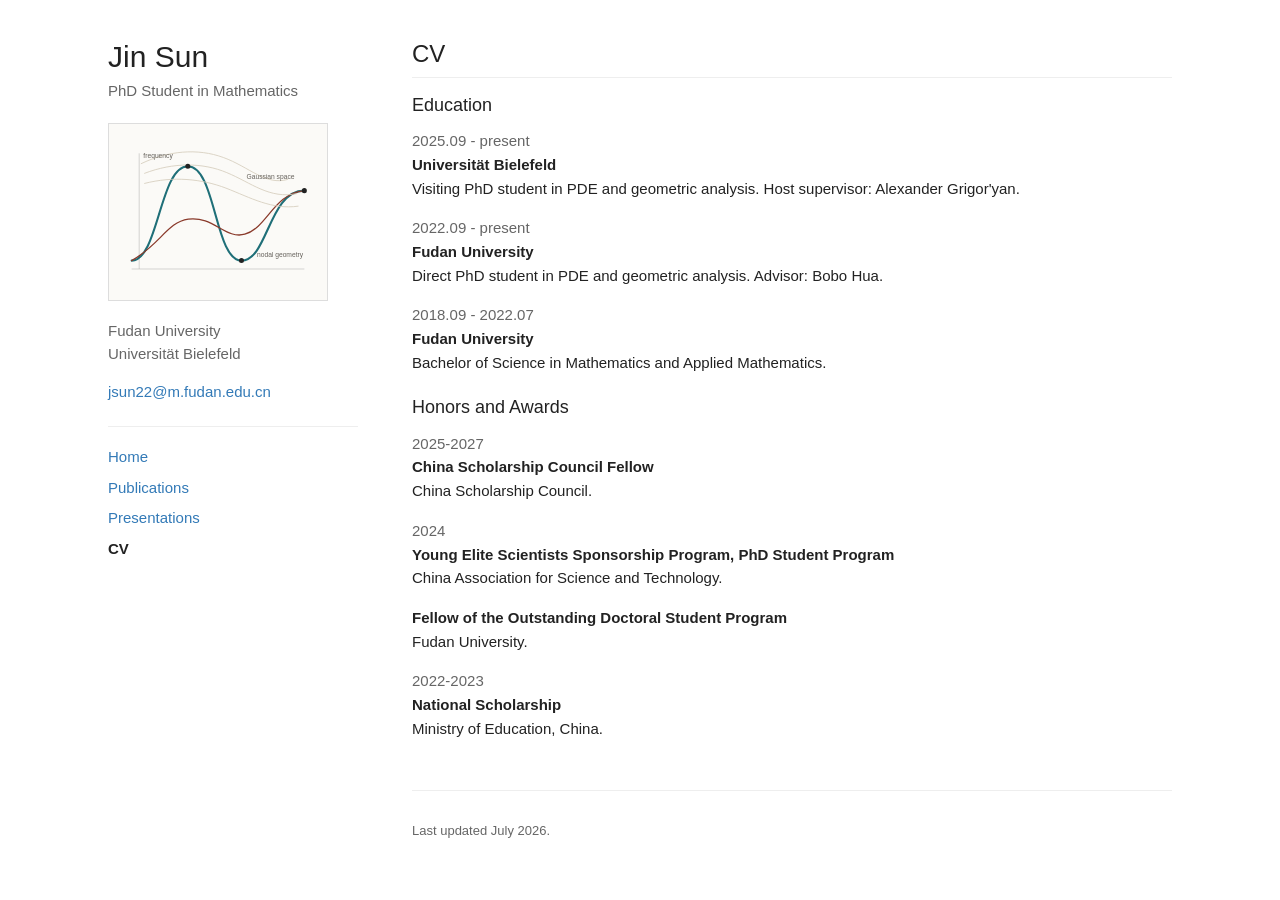
==== cv.html @ f0daae7a "Add files via upload" ====
<!doctype html>
<html lang="en">
  <head>
    <meta charset="utf-8">
    <meta name="viewport" content="width=device-width, initial-scale=1">
    <meta
      name="description"
      content="CV of Jin Sun, PhD student in mathematics at Fudan University."
    >
    <title>CV | Jin Sun</title>
    <link rel="stylesheet" href="styles.css">
  </head>
  <body>
    <div class="page">
      <aside class="sidebar" aria-label="Profile and navigation">
        <h1>Jin Sun</h1>
        <p class="role">PhD Student in Mathematics</p>

        <img
          class="profile-image"
          src="assets/research-geometry.svg"
          alt="Minimal mathematical diagram for geometric analysis and PDE"
        >

        <p class="affiliation">
          Fudan University<br>
          Universität Bielefeld
        </p>

        <p class="contact">
          <a href="mailto:jsun22@m.fudan.edu.cn">jsun22@m.fudan.edu.cn</a>
        </p>

        <nav class="menu" aria-label="Site pages">
          <a href="index.html">Home</a>
          <a href="publications.html">Publications</a>
          <a href="presentations.html">Presentations</a>
          <a class="active" href="cv.html">CV</a>
        </nav>
      </aside>

      <main class="content">
        <section aria-labelledby="cv-title">
          <h2 id="cv-title">CV</h2>
          <h3>Education</h3>
          <ul class="entry-list">
            <li>
              <span class="date">2025.09 - present</span>
              <strong>Universität Bielefeld</strong><br>
              Visiting PhD student in PDE and geometric analysis. Host
              supervisor: Alexander Grigor'yan.
            </li>
            <li>
              <span class="date">2022.09 - present</span>
              <strong>Fudan University</strong><br>
              Direct PhD student in PDE and geometric analysis. Advisor: Bobo Hua.
            </li>
            <li>
              <span class="date">2018.09 - 2022.07</span>
              <strong>Fudan University</strong><br>
              Bachelor of Science in Mathematics and Applied Mathematics.
            </li>
          </ul>

          <h3>Honors and Awards</h3>
          <ul class="entry-list">
            <li>
              <span class="date">2025-2027</span>
              <strong>China Scholarship Council Fellow</strong><br>
              China Scholarship Council.
            </li>
            <li>
              <span class="date">2024</span>
              <strong>Young Elite Scientists Sponsorship Program, PhD Student Program</strong><br>
              China Association for Science and Technology.
            </li>
            <li>
              <strong>Fellow of the Outstanding Doctoral Student Program</strong><br>
              Fudan University.
            </li>
            <li>
              <span class="date">2022-2023</span>
              <strong>National Scholarship</strong><br>
              Ministry of Education, China.
            </li>
          </ul>
        </section>

        <footer>
          <p>Last updated July 2026.</p>
        </footer>
      </main>
    </div>
  </body>
</html>
---- styles.css ----
:root {
  color-scheme: light;
  --text: #222222;
  --muted: #666666;
  --link: #337ab7;
  --border: #eeeeee;
  --sidebar-width: 250px;
  --content-width: 760px;
}

* {
  box-sizing: border-box;
}

html {
  scroll-behavior: smooth;
}

body {
  margin: 0;
  background: #ffffff;
  color: var(--text);
  font-family: "Helvetica Neue", Helvetica, Arial, sans-serif;
  font-size: 15px;
  line-height: 1.58;
}

a {
  color: var(--link);
  text-decoration: none;
}

a:hover,
a:focus {
  color: #23527c;
  text-decoration: underline;
}

.page {
  display: grid;
  grid-template-columns: var(--sidebar-width) minmax(0, var(--content-width));
  gap: 54px;
  width: min(100% - 48px, calc(var(--sidebar-width) + var(--content-width) + 54px));
  margin: 0 auto;
  padding: 40px 0 52px;
}

.sidebar {
  position: sticky;
  top: 28px;
  align-self: start;
}

.sidebar h1 {
  margin: 0 0 6px;
  font-size: 30px;
  line-height: 1.1;
  font-weight: 500;
}

.role,
.affiliation,
.contact {
  margin: 0 0 14px;
  color: var(--muted);
}

.profile-image {
  display: block;
  width: 100%;
  max-width: 220px;
  height: auto;
  margin: 20px 0 18px;
  border: 1px solid #dddddd;
}

.menu {
  display: grid;
  gap: 7px;
  margin-top: 22px;
  padding-top: 18px;
  border-top: 1px solid var(--border);
}

.menu a {
  width: fit-content;
}

.menu a.active {
  color: #222222;
  font-weight: 700;
}

.content {
  min-width: 0;
}

section {
  padding: 0 0 30px;
  margin: 0 0 30px;
  border-bottom: 1px solid var(--border);
  scroll-margin-top: 24px;
}

h2 {
  margin: 0 0 16px;
  padding-bottom: 8px;
  border-bottom: 1px solid var(--border);
  font-size: 24px;
  line-height: 1.2;
  font-weight: 500;
}

h3 {
  margin: 22px 0 12px;
  font-size: 18px;
  line-height: 1.3;
  font-weight: 500;
}

h2 + h3 {
  margin-top: 0;
}

p {
  margin: 0 0 14px;
}

.section-note {
  color: var(--muted);
  font-weight: 700;
}

.paper-list {
  margin: 0;
  padding-left: 22px;
}

.paper-list li {
  margin-bottom: 12px;
}

.authors {
  font-weight: 700;
}

.title {
  font-style: italic;
}

.entry-list {
  margin: 0 0 20px;
  padding: 0;
  list-style: none;
}

.entry-list li {
  margin-bottom: 16px;
}

.date {
  display: block;
  color: var(--muted);
}

footer {
  color: var(--muted);
  font-size: 13px;
}

footer p {
  margin: 0;
}

@media (max-width: 820px) {
  .page {
    grid-template-columns: 1fr;
    gap: 28px;
    width: min(100% - 32px, var(--content-width));
    padding-top: 26px;
  }

  .sidebar {
    position: static;
    border-bottom: 1px solid var(--border);
    padding-bottom: 24px;
  }

  .profile-image {
    max-width: 180px;
  }

  .menu {
    display: flex;
    flex-wrap: wrap;
    gap: 8px 16px;
  }
}

@media (max-width: 460px) {
  body {
    font-size: 14px;
  }

  .page {
    width: min(100% - 24px, var(--content-width));
  }

  .sidebar h1 {
    font-size: 28px;
  }

  h2 {
    font-size: 22px;
  }
}
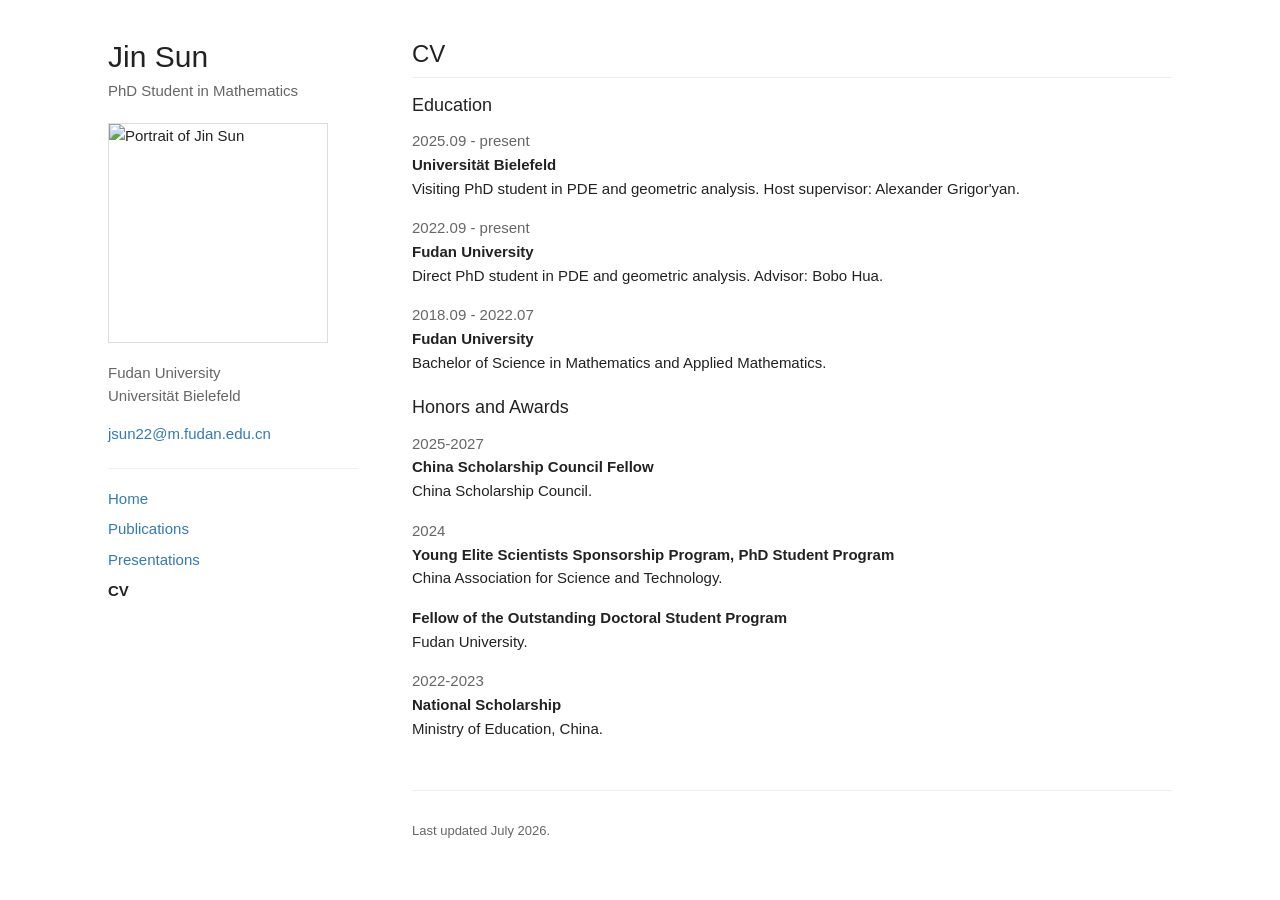
==== commit 9f684cef: "Add files via upload" ====
--- a/cv.html
+++ b/cv.html
@@ -18,8 +18,8 @@
 
         <img
           class="profile-image"
-          src="assets/research-geometry.svg"
-          alt="Minimal mathematical diagram for geometric analysis and PDE"
+          src="assets/jin-sun-profile.jpg"
+          alt="Portrait of Jin Sun"
         >
 
         <p class="affiliation">
--- a/styles.css
+++ b/styles.css
@@ -69,7 +69,9 @@
   display: block;
   width: 100%;
   max-width: 220px;
-  height: auto;
+  aspect-ratio: 1 / 1;
+  object-fit: cover;
+  object-position: 68% 52%;
   margin: 20px 0 18px;
   border: 1px solid #dddddd;
 }
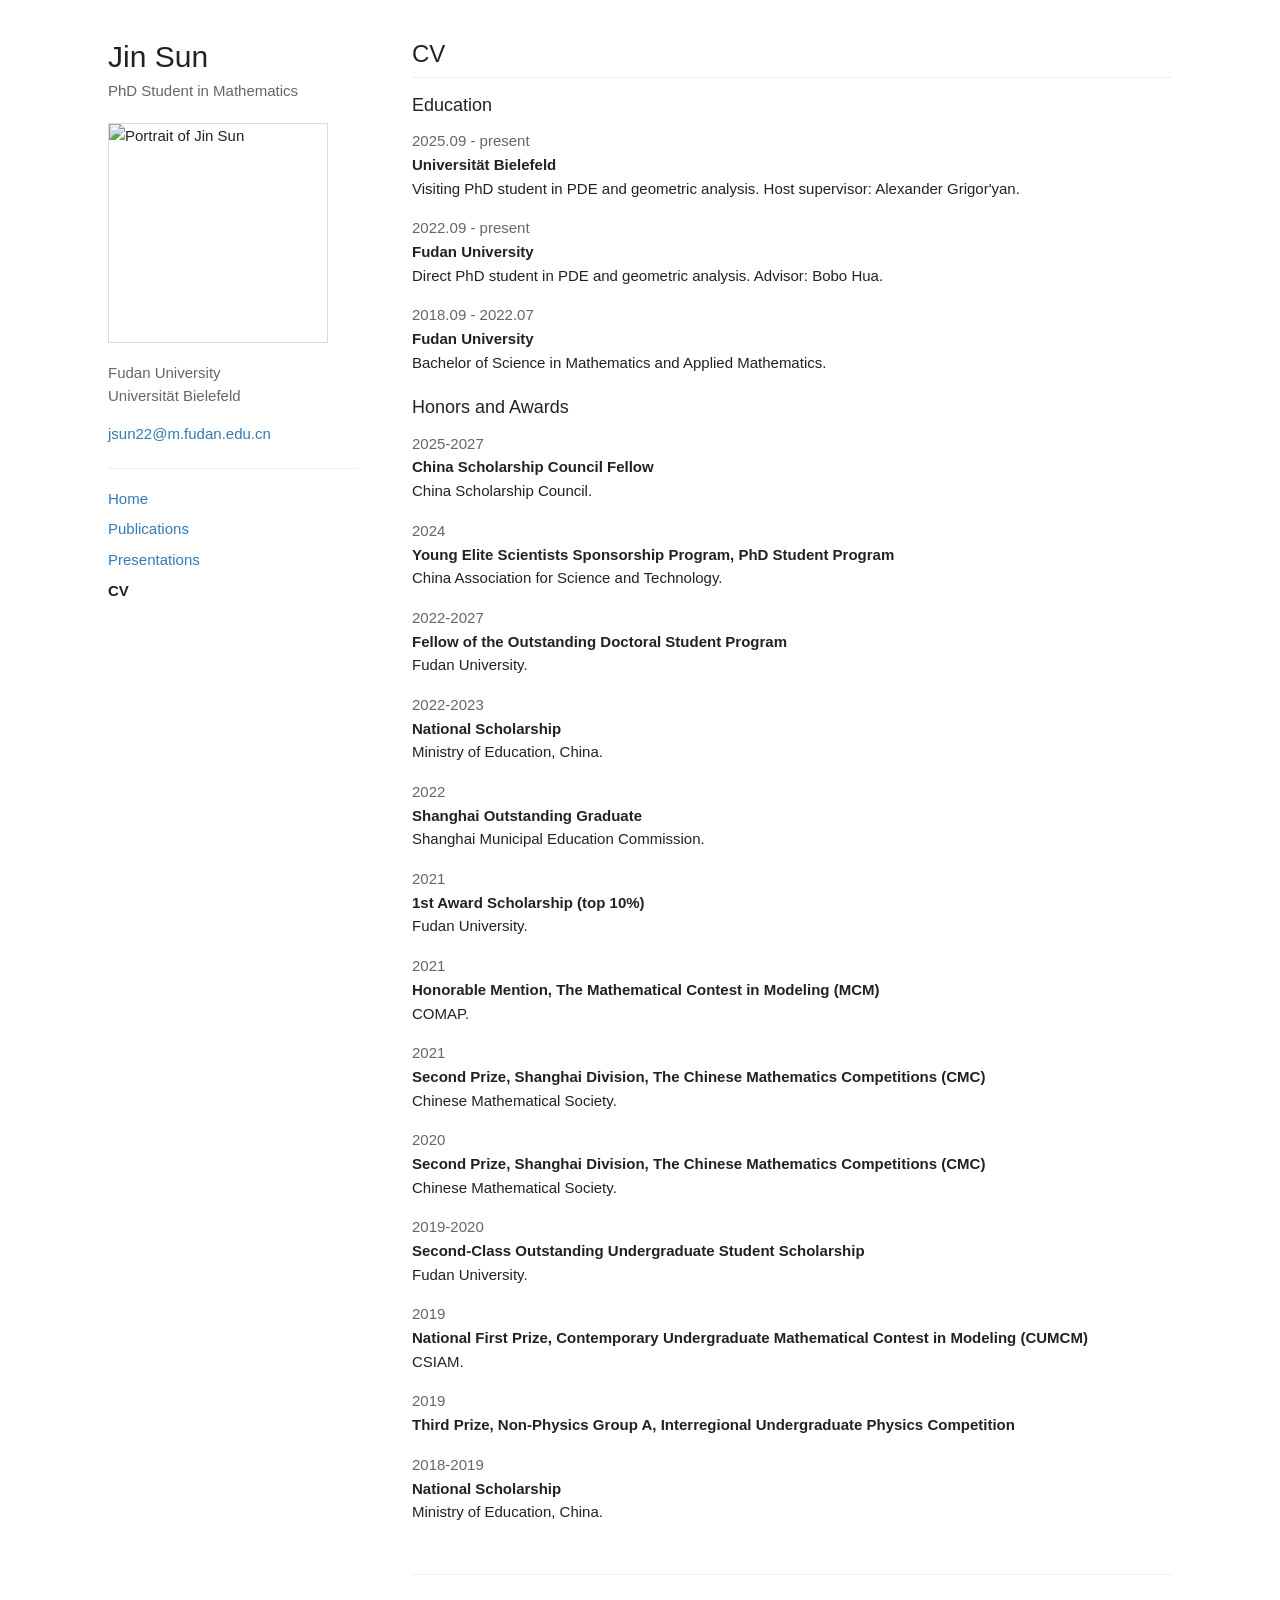
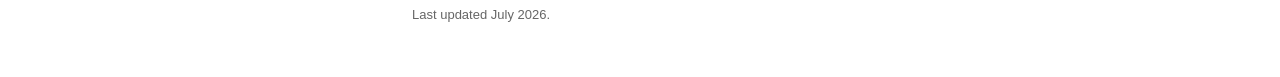
==== commit 09e5e206: "Add files via upload" ====
--- a/cv.html
+++ b/cv.html
@@ -75,11 +75,56 @@
               China Association for Science and Technology.
             </li>
             <li>
+              <span class="date">2022-2027</span>
               <strong>Fellow of the Outstanding Doctoral Student Program</strong><br>
               Fudan University.
             </li>
             <li>
               <span class="date">2022-2023</span>
+              <strong>National Scholarship</strong><br>
+              Ministry of Education, China.
+            </li>
+            <li>
+              <span class="date">2022</span>
+              <strong>Shanghai Outstanding Graduate</strong><br>
+              Shanghai Municipal Education Commission.
+            </li>
+            <li>
+              <span class="date">2021</span>
+              <strong>1st Award Scholarship (top 10%)</strong><br>
+              Fudan University.
+            </li>
+            <li>
+              <span class="date">2021</span>
+              <strong>Honorable Mention, The Mathematical Contest in Modeling (MCM)</strong><br>
+              COMAP.
+            </li>
+            <li>
+              <span class="date">2021</span>
+              <strong>Second Prize, Shanghai Division, The Chinese Mathematics Competitions (CMC)</strong><br>
+              Chinese Mathematical Society.
+            </li>
+            <li>
+              <span class="date">2020</span>
+              <strong>Second Prize, Shanghai Division, The Chinese Mathematics Competitions (CMC)</strong><br>
+              Chinese Mathematical Society.
+            </li>
+            <li>
+              <span class="date">2019-2020</span>
+              <strong>Second-Class Outstanding Undergraduate Student Scholarship</strong><br>
+              Fudan University.
+            </li>
+            <li>
+              <span class="date">2019</span>
+              <strong>National First Prize, Contemporary Undergraduate Mathematical Contest in Modeling (CUMCM)</strong><br>
+              CSIAM.
+            </li>
+            <li>
+              <span class="date">2019</span>
+              <strong>Third Prize, Non-Physics Group A, Interregional Undergraduate Physics Competition</strong>
+            </li>
+            <li>
+              <span class="date">2018-2019</span>
               <strong>National Scholarship</strong><br>
               Ministry of Education, China.
             </li>
--- a/styles.css
+++ b/styles.css
@@ -128,6 +128,21 @@
   margin: 0 0 14px;
 }
 
+.research-interest-title {
+  margin: 18px 0 8px;
+  font-weight: 700;
+}
+
+.research-interest-list {
+  margin: 0 0 14px;
+  padding-left: 22px;
+  list-style-type: circle;
+}
+
+.research-interest-list li {
+  margin-bottom: 6px;
+}
+
 .section-note {
   color: var(--muted);
   font-weight: 700;
@@ -142,8 +157,17 @@
   margin-bottom: 12px;
 }
 
+.presentation-list {
+  margin: 0;
+  padding-left: 24px;
+}
+
+.presentation-list li {
+  margin-bottom: 14px;
+}
+
 .authors {
-  font-weight: 700;
+  font-weight: inherit;
 }
 
 .title {
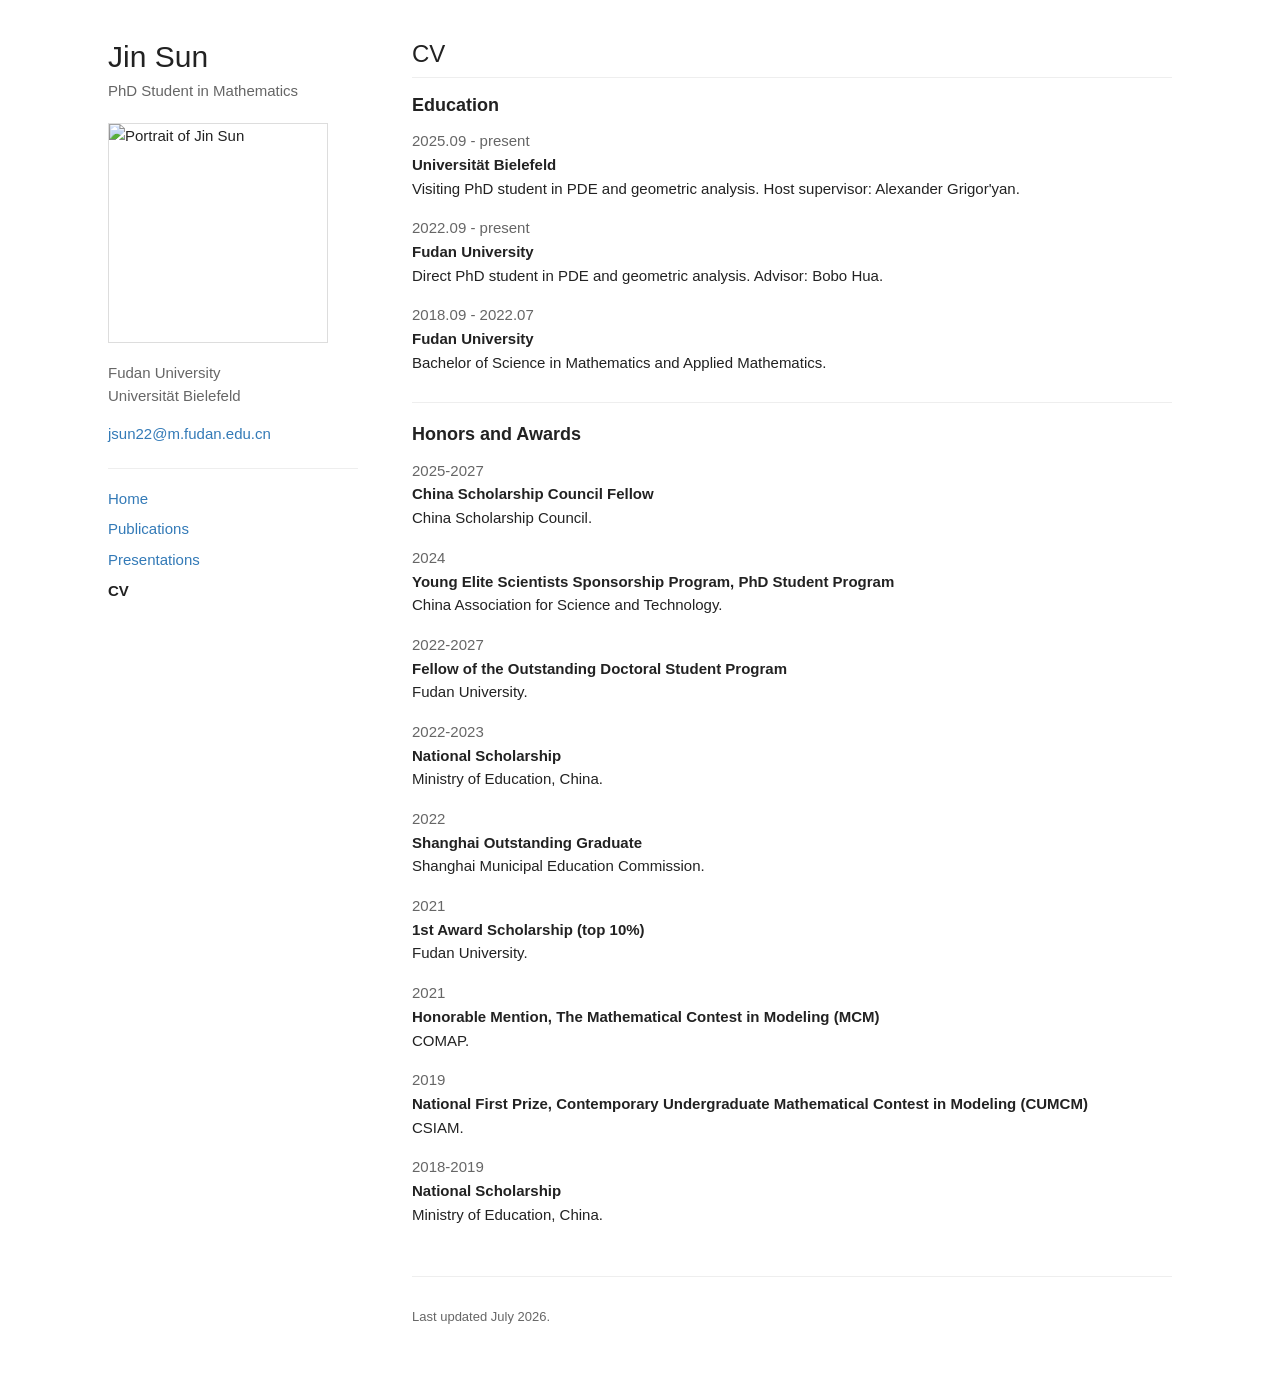
==== commit e75ccf7e: "Add files via upload" ====
--- a/cv.html
+++ b/cv.html
@@ -42,7 +42,7 @@
       <main class="content">
         <section aria-labelledby="cv-title">
           <h2 id="cv-title">CV</h2>
-          <h3>Education</h3>
+          <h3 class="cv-subsection-title">Education</h3>
           <ul class="entry-list">
             <li>
               <span class="date">2025.09 - present</span>
@@ -62,7 +62,7 @@
             </li>
           </ul>
 
-          <h3>Honors and Awards</h3>
+          <h3 class="cv-subsection-title cv-divider">Honors and Awards</h3>
           <ul class="entry-list">
             <li>
               <span class="date">2025-2027</span>
@@ -100,28 +100,9 @@
               COMAP.
             </li>
             <li>
-              <span class="date">2021</span>
-              <strong>Second Prize, Shanghai Division, The Chinese Mathematics Competitions (CMC)</strong><br>
-              Chinese Mathematical Society.
-            </li>
-            <li>
-              <span class="date">2020</span>
-              <strong>Second Prize, Shanghai Division, The Chinese Mathematics Competitions (CMC)</strong><br>
-              Chinese Mathematical Society.
-            </li>
-            <li>
-              <span class="date">2019-2020</span>
-              <strong>Second-Class Outstanding Undergraduate Student Scholarship</strong><br>
-              Fudan University.
-            </li>
-            <li>
               <span class="date">2019</span>
               <strong>National First Prize, Contemporary Undergraduate Mathematical Contest in Modeling (CUMCM)</strong><br>
               CSIAM.
-            </li>
-            <li>
-              <span class="date">2019</span>
-              <strong>Third Prize, Non-Physics Group A, Interregional Undergraduate Physics Competition</strong>
             </li>
             <li>
               <span class="date">2018-2019</span>
--- a/styles.css
+++ b/styles.css
@@ -124,6 +124,16 @@
   margin-top: 0;
 }
 
+.cv-subsection-title {
+  font-weight: 700;
+}
+
+.cv-divider {
+  margin-top: 28px;
+  padding-top: 20px;
+  border-top: 1px solid var(--border);
+}
+
 p {
   margin: 0 0 14px;
 }
